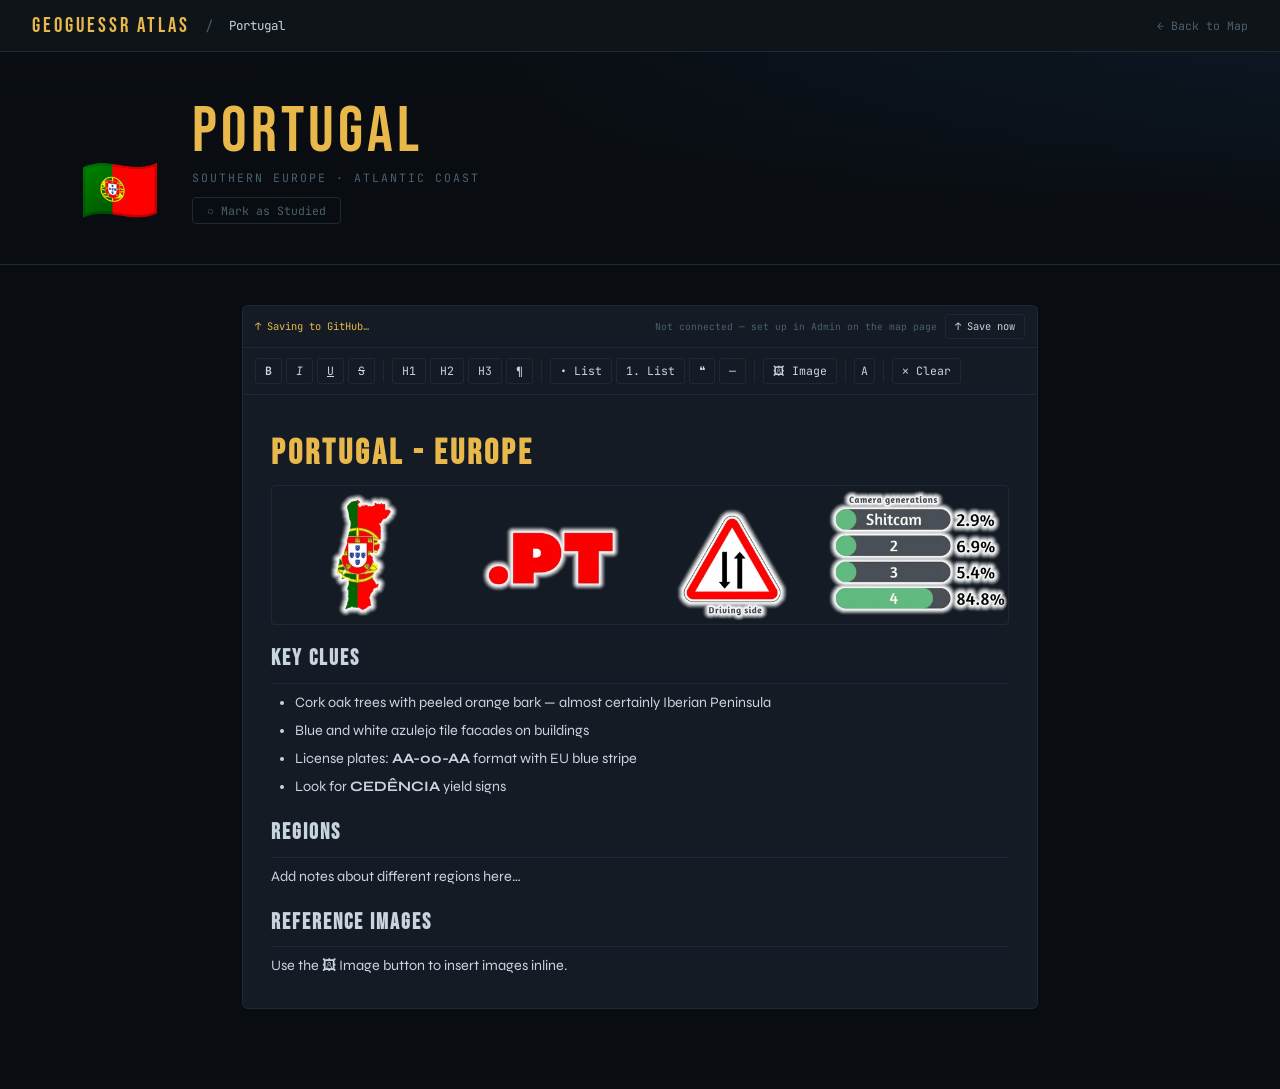
==== countries/portugal.html @ c1573013 "atlas: update countries/portugal.html" ====
<!DOCTYPE html>
<html lang="en"><head>
<meta charset="UTF-8">
<meta name="viewport" content="width=device-width, initial-scale=1.0">
<title>Portugal — GeoGuessr Atlas</title>
<link rel="stylesheet" href="../style.css">
<style>
  /* ── HERO WITH BACKGROUND IMAGE ── */
  .hero {
    position: relative; padding: 48px 80px 40px;
    border-bottom: 1px solid var(--border);
    display: flex; align-items: flex-end; gap: 32px;
    overflow: hidden; min-height: 180px;
  }
  .hero-bg {
    position:absolute; inset:0; width:100%; height:100%;
    object-fit:cover; object-position:center;
    opacity:0.25; pointer-events:none; display:block;
  }
  .hero::after {
    content:''; position:absolute; inset:0;
    background: linear-gradient(to right,rgba(9,12,16,0.85) 40%,rgba(9,12,16,0.2) 100%),
                linear-gradient(to top,rgba(9,12,16,0.7) 0%,transparent 60%);
    pointer-events:none;
  }
  .hero-flag,.hero-info { position:relative; z-index:1; }

  /* ── EDITOR WRAPPER ── */
  .freeform { max-width:860px; margin:0 auto; padding:40px 32px 80px; }

  /* Save bar */
  .save-bar {
    display: flex; align-items: center; justify-content: space-between;
    padding: 8px 12px; background: var(--card); border: 1px solid var(--border);
    border-bottom: none; border-radius: 6px 6px 0 0;
    position: sticky; top: 52px; z-index: 51;
  }
  .save-status { font-family:'JetBrains Mono',monospace; font-size:0.65rem; color:var(--dim); display:flex; align-items:center; gap:6px; min-width:120px; }
  .save-status.saving { color:var(--accent); }
  .save-status.saved  { color:var(--green); }
  .save-status.error  { color:var(--red); }

  /* Toolbar */
  .editor-toolbar {
    display:flex; flex-wrap:wrap; gap:4px; padding:10px 12px;
    background:var(--card); border:1px solid var(--border);
    border-bottom:none; position:sticky; top:92px; z-index:50;
  }
  .tb-btn {
    background:transparent; border:1px solid var(--border); color:var(--text);
    border-radius:3px; padding:4px 9px;
    font-family:'JetBrains Mono',monospace; font-size:0.72rem;
    cursor:pointer; transition:background 0.1s,color 0.1s; line-height:1.4;
  }
  .tb-btn:hover { background:var(--border); color:var(--accent); }
  .tb-sep { width:1px; background:var(--border); margin:2px 4px; align-self:stretch; }
  .tb-color-wrap { position:relative; display:flex; align-items:center; }
  .tb-color-wrap input[type=color] { position:absolute; opacity:0; width:100%; height:100%; cursor:pointer; }
  .tb-color-swatch { width:20px; height:20px; border-radius:3px; border:1px solid var(--border); background:#e8b84b; pointer-events:none; }

  /* Editor */
  .editor-area {
    min-height:480px; background:var(--card); border:1px solid var(--border);
    border-radius:0 0 6px 6px; padding:24px 28px; outline:none;
    font-family:'Syne',sans-serif; font-size:0.9rem; line-height:1.75; color:var(--text);
  }
  .editor-area:focus { border-color:#2a3f56; }
  .editor-area h1 { font-family:'Bebas Neue',sans-serif; font-size:2.2rem; letter-spacing:3px; color:var(--accent); margin:16px 0 8px; line-height:1.1; }
  .editor-area h2 { font-family:'Bebas Neue',sans-serif; font-size:1.4rem; letter-spacing:2px; color:var(--text); margin:14px 0 6px; border-bottom:1px solid var(--border); padding-bottom:4px; }
  .editor-area h3 { font-family:'JetBrains Mono',monospace; font-size:0.8rem; text-transform:uppercase; letter-spacing:2px; color:var(--dim); margin:12px 0 4px; }
  .editor-area ul,.editor-area ol { padding-left:24px; margin:6px 0 10px; }
  .editor-area li { margin:3px 0; }
  .editor-area p { margin:6px 0; }
  .editor-area img { max-width:100%; border-radius:4px; border:1px solid var(--border); margin:12px 0; display:block; }
  .editor-area blockquote { border-left:3px solid var(--accent); padding:8px 16px; color:var(--dim); background:rgba(232,184,75,0.05); margin:10px 0; border-radius:0 4px 4px 0; }
  .editor-area hr { border:none; border-top:1px solid var(--border); margin:16px 0; }

  /* Image insert */
  .img-insert-bar { display:none; gap:8px; align-items:center; margin-top:6px; padding:8px 12px; background:var(--surface); border:1px solid var(--border); border-radius:4px; }
  .img-insert-bar.open { display:flex; }

  /* ── IMAGE SELECTION OVERLAY ── */
  #img-overlay {
    position: fixed; pointer-events: none;
    box-sizing: border-box; z-index: 200;
    border: 2px solid var(--accent);
    border-radius: 4px; display: none;
  }
  #img-overlay.visible { display: block; pointer-events: all; }

  /* drag handle bar at top */
  #img-drag-handle {
    position: absolute; top: -26px; left: 50%; transform: translateX(-50%);
    background: var(--accent); color: #000;
    font-family: 'JetBrains Mono', monospace; font-size: 0.6rem; font-weight: 700;
    padding: 2px 10px; border-radius: 3px 3px 0 0;
    cursor: grab; user-select: none; white-space: nowrap;
    display: flex; align-items: center; gap: 6px;
  }
  #img-drag-handle:active { cursor: grabbing; }
  #img-delete-btn {
    background: rgba(0,0,0,0.3); border: none; color: #000; font-size: 0.7rem;
    cursor: pointer; padding: 0 4px; border-radius: 2px; line-height: 1.4;
    font-weight: 700;
  }
  #img-delete-btn:hover { background: #c0392b; color: #fff; }

  /* resize handles */
  .img-rh {
    position: absolute; width: 10px; height: 10px;
    background: var(--accent); border: 2px solid #000;
    border-radius: 2px; box-sizing: border-box;
  }
  .img-rh[data-pos="nw"] { top:-5px; left:-5px; cursor:nw-resize; }
  .img-rh[data-pos="n"]  { top:-5px; left:50%; transform:translateX(-50%); cursor:n-resize; }
  .img-rh[data-pos="ne"] { top:-5px; right:-5px; cursor:ne-resize; }
  .img-rh[data-pos="e"]  { top:50%; right:-5px; transform:translateY(-50%); cursor:e-resize; }
  .img-rh[data-pos="se"] { bottom:-5px; right:-5px; cursor:se-resize; }
  .img-rh[data-pos="s"]  { bottom:-5px; left:50%; transform:translateX(-50%); cursor:s-resize; }
  .img-rh[data-pos="sw"] { bottom:-5px; left:-5px; cursor:sw-resize; }
  .img-rh[data-pos="w"]  { bottom:50%; left:-5px; transform:translateY(50%); cursor:w-resize; }

  /* while an image is selected, highlight it lightly */
  .editor-area img.img-selected { outline: 2px solid var(--accent); outline-offset: 2px; }
  .img-insert-bar input[type=text] { flex:1; background:var(--card); border:1px solid var(--border); border-radius:3px; color:var(--text); font-family:'JetBrains Mono',monospace; font-size:0.72rem; padding:5px 10px; outline:none; }
  .img-insert-bar button { background:var(--accent); border:none; border-radius:3px; color:#000; font-family:'JetBrains Mono',monospace; font-size:0.72rem; font-weight:600; padding:5px 12px; cursor:pointer; }
  .img-insert-bar button.cancel { background:var(--border); color:var(--text); }

  /* Studied badge */
  .studied-badge {
    display:inline-flex; align-items:center; gap:6px;
    padding:5px 14px; border-radius:4px; margin-top:12px;
    font-family:'JetBrains Mono',monospace; font-size:0.72rem;
    cursor:pointer; transition:all 0.15s; border:1px solid var(--border);
    color:var(--dim); background:transparent;
  }
  .studied-badge.studied { border-color:#2d6e4e; color:#3ecf8e; background:rgba(45,110,78,0.15); }
</style>
</head>
<body>

<nav>
  <a class="nav-logo" href="../index.html">GeoGuessr Atlas</a>
  <span class="nav-sep">/</span>
  <span class="nav-country">Portugal</span>
  <a class="nav-back" href="../index.html">← Back to Map</a>
</nav>

<div class="hero">
  <!--
    HEADLINE BACKGROUND: set src to your image path or URL.
    e.g. src="../images/portugal-hero.jpg"
    Leave blank or remove this tag for a plain dark background.
  -->
  <img class="hero-bg" src="" alt="" onerror="this.style.display='none'" style="display: none;">
  <div class="hero-flag">🇵🇹</div>
  <div class="hero-info">
    <div class="hero-name">Portugal</div>
    <div class="hero-region">Southern Europe · Atlantic Coast</div>
    <button class="studied-badge" id="studied-btn" onclick="toggleStudied()">○ Mark as Studied</button>
  </div>
</div>

<div class="freeform">

  <!-- SAVE BAR -->
  <div class="save-bar">
    <div class="save-status saving" id="save-status">
      <span id="ss-icon">↑</span><span id="ss-text">Saving to GitHub…</span>
    </div>
    <div style="display:flex;gap:8px;align-items:center">
      <span style="font-family: &quot;JetBrains Mono&quot;, monospace; font-size: 0.6rem; color: var(--green);" id="gh-status-label">LukciferGH/lukcifergh.github.io</span>
      <button class="tb-btn" style="font-size:0.65rem" onclick="manualSave()">↑ Save now</button>
    </div>
  </div>

  <!-- TOOLBAR -->
  <div class="editor-toolbar">
    <button class="tb-btn" onclick="fmt('bold')"><b>B</b></button>
    <button class="tb-btn" onclick="fmt('italic')"><i>I</i></button>
    <button class="tb-btn" onclick="fmt('underline')"><u>U</u></button>
    <button class="tb-btn" onclick="fmt('strikeThrough')"><s>S</s></button>
    <div class="tb-sep"></div>
    <button class="tb-btn" onclick="fmtBlock('h1')">H1</button>
    <button class="tb-btn" onclick="fmtBlock('h2')">H2</button>
    <button class="tb-btn" onclick="fmtBlock('h3')">H3</button>
    <button class="tb-btn" onclick="fmtBlock('p')">¶</button>
    <div class="tb-sep"></div>
    <button class="tb-btn" onclick="fmt('insertUnorderedList')">• List</button>
    <button class="tb-btn" onclick="fmt('insertOrderedList')">1. List</button>
    <button class="tb-btn" onclick="fmtBlock('blockquote')">❝</button>
    <button class="tb-btn" onclick="fmt('insertHorizontalRule')">—</button>
    <div class="tb-sep"></div>
    <button class="tb-btn" onclick="toggleImgBar()">🖼 Image</button>
    <div class="tb-sep"></div>
    <div class="tb-color-wrap" title="Text colour">
      <button class="tb-btn" style="padding:4px 6px">A</button>
      <input type="color" value="#e8b84b" onchange="fmt('foreColor',this.value)">
    </div>
    <div class="tb-sep"></div>
    <button class="tb-btn" onclick="fmt('removeFormat')">✕ Clear</button>
  </div>

  <!-- IMAGE INSERT BAR -->
  <div class="img-insert-bar" id="img-insert-bar">
    <input type="text" id="img-url-input" placeholder="Image URL or relative path…">
    <input type="file" id="img-file-input" accept="image/*" style="display:none" onchange="insertLocalImage(this)">
    <button onclick="document.getElementById('img-file-input').click()">Upload</button>
    <button onclick="insertImgFromUrl()">Insert URL</button>
    <button class="cancel" onclick="toggleImgBar()">Cancel</button>
  </div>

  <!-- EDITOR -->
  <div class="editor-area" id="editor" contenteditable="true" spellcheck="true" style="position: relative;">
    <h1>Portugal - europe</h1><img src="[data-uri]" alt="PortugalHeadline.png" class=""><div>
    <h2>Key Clues</h2>
    <ul>
      <li>Cork oak trees with peeled orange bark — almost certainly Iberian Peninsula</li>
      <li>Blue and white azulejo tile facades on buildings</li>
      <li>License plates: <b>AA-00-AA</b> format with EU blue stripe</li>
      <li>Look for <b>CEDÊNCIA</b> yield signs</li>
    </ul>
    <h2>Regions</h2>
    <p>Add notes about different regions here…</p>
    <h2>Reference Images</h2>
    <p>Use the 🖼 Image button to insert images inline.</p>
  



<!-- IMAGE SELECTION OVERLAY (appended to body, positioned with JS) -->
<div id="img-overlay">
  <div id="img-drag-handle">
    ✥ drag
    <button id="img-delete-btn" title="Remove image" onclick="deleteSelectedImg()">✕</button>
  </div>
  <div class="img-rh" data-pos="nw"></div>
  <div class="img-rh" data-pos="n"></div>
  <div class="img-rh" data-pos="ne"></div>
  <div class="img-rh" data-pos="e"></div>
  <div class="img-rh" data-pos="se"></div>
  <div class="img-rh" data-pos="s"></div>
  <div class="img-rh" data-pos="sw"></div>
  <div class="img-rh" data-pos="w"></div></div>



<!-- IMAGE SELECTION OVERLAY (appended to body, positioned with JS) -->
<div id="img-overlay" class="" style="left: 635.4px; top: 160.475px; width: 113.4px; height: 76.8px;">
  <div id="img-drag-handle">
    ✥ drag
    <button id="img-delete-btn" title="Remove image" onclick="deleteSelectedImg()">✕</button>
  </div>
  <div class="img-rh" data-pos="nw"></div>
  <div class="img-rh" data-pos="n"></div>
  <div class="img-rh" data-pos="ne"></div>
  <div class="img-rh" data-pos="e"></div>
  <div class="img-rh" data-pos="se"></div>
  <div class="img-rh" data-pos="s"></div>
  <div class="img-rh" data-pos="sw"></div>
  <div class="img-rh" data-pos="w"></div></div>



<!-- IMAGE SELECTION OVERLAY (appended to body, positioned with JS) -->
<div id="img-overlay" class="" style="left: 635.4px; top: 160.475px; width: 113.4px; height: 76.8px;">
  <div id="img-drag-handle">
    ✥ drag
    <button id="img-delete-btn" title="Remove image" onclick="deleteSelectedImg()">✕</button>
  </div>
  <div class="img-rh" data-pos="nw"></div>
  <div class="img-rh" data-pos="n"></div>
  <div class="img-rh" data-pos="ne"></div>
  <div class="img-rh" data-pos="e"></div>
  <div class="img-rh" data-pos="se"></div>
  <div class="img-rh" data-pos="s"></div>
  <div class="img-rh" data-pos="sw"></div>
  <div class="img-rh" data-pos="w"></div></div></div></div>

</div>

<!-- IMAGE SELECTION OVERLAY (appended to body, positioned with JS) -->
<div id="img-overlay" class="" style="left: 635.4px; top: 160.475px; width: 113.4px; height: 76.8px;">
  <div id="img-drag-handle">
    ✥ drag
    <button id="img-delete-btn" title="Remove image" onclick="deleteSelectedImg()">✕</button>
  </div>
  <div class="img-rh" data-pos="nw"></div>
  <div class="img-rh" data-pos="n"></div>
  <div class="img-rh" data-pos="ne"></div>
  <div class="img-rh" data-pos="e"></div>
  <div class="img-rh" data-pos="se"></div>
  <div class="img-rh" data-pos="s"></div>
  <div class="img-rh" data-pos="sw"></div>
  <div class="img-rh" data-pos="w"></div>
</div>

<script>
const COUNTRY_CODE = 'PT';
const PAGE_PATH    = 'countries/portugal.html';

// ── GITHUB CONFIG ─────────────────────────────────────────────────
function ghConfig() {
  return {
    user:   localStorage.getItem('gh-user')   || '',
    repo:   localStorage.getItem('gh-repo')   || '',
    branch: localStorage.getItem('gh-branch') || 'main',
    token:  localStorage.getItem('gh-token')  || '',
  };
}
function isConnected() {
  const c = ghConfig();
  return !!(c.user && c.repo && c.token);
}

// ── STATUS UI ─────────────────────────────────────────────────────
let saveTimer;
function setStatus(state, msg) {
  const el = document.getElementById('save-status');
  el.className = 'save-status ' + state;
  document.getElementById('ss-icon').textContent = state==='saving'?'↑':state==='saved'?'✓':state==='error'?'✕':'';
  document.getElementById('ss-text').textContent = msg;
  if (state==='saved'||state==='error') {
    clearTimeout(saveTimer);
    saveTimer = setTimeout(() => setStatus('','Changes auto-save to GitHub when connected'), 4000);
  }
}
function updateGhLabel() {
  const lbl = document.getElementById('gh-status-label');
  if (isConnected()) {
    const c = ghConfig();
    lbl.textContent = `${c.user}/${c.repo}`;
    lbl.style.color = 'var(--green)';
  } else {
    lbl.textContent = 'Not connected — set up in Admin on the map page';
    lbl.style.color = 'var(--dim)';
  }
}

// ── EDITOR ────────────────────────────────────────────────────────
const editor = document.getElementById('editor');

// Load from atlas-data.json in the repo, then fall back to localStorage
async function loadContent() {
  if (isConnected()) {
    const cfg = ghConfig();
    try {
      // Try to get the actual HTML file from GitHub (the source of truth)
      const url = `https://api.github.com/repos/${cfg.user}/${cfg.repo}/contents/${PAGE_PATH}?ref=${cfg.branch}&t=${Date.now()}`;
      const res = await fetch(url, {
        headers: { 'Authorization': `token ${cfg.token}`, 'Accept': 'application/vnd.github.v3+json' }
      });
      if (res.ok) {
        const data = await res.json();
        const html = decodeURIComponent(escape(atob(data.content.replace(/\n/g,''))));
        // Extract just the editor content from the saved HTML
        const match = html.match(/id="editor"[^>]*>([\s\S]*?)<\/div>\s*\n\s*<\/div>\s*\n\s*<script/);
        if (match) { editor.innerHTML = match[1]; return; }
      }
    } catch(e) { console.warn('Could not load from GitHub:', e); }
  }
  // Fallback: localStorage draft
  const draft = localStorage.getItem('geo-draft-' + COUNTRY_CODE);
  if (draft) editor.innerHTML = draft;
}

loadContent().then(() => updateGhLabel());

// Auto-save draft to localStorage on every keystroke
editor.addEventListener('input', () => {
  localStorage.setItem('geo-draft-' + COUNTRY_CODE, editor.innerHTML);
  scheduleSave();
});

// Debounced GitHub save
let ghSaveTimer;
function scheduleSave() {
  if (!isConnected()) return;
  clearTimeout(ghSaveTimer);
  setStatus('saving','Saving…');
  ghSaveTimer = setTimeout(savePageToGitHub, 2000);
}

async function manualSave() {
  if (!isConnected()) {
    alert('Not connected to GitHub. Set up your token on the map page (⚙ Admin button).');
    return;
  }
  await savePageToGitHub();
}

async function savePageToGitHub() {
  const cfg = ghConfig();
  setStatus('saving','Saving to GitHub…');

  try {
    // Get current file SHA
    const getUrl = `https://api.github.com/repos/${cfg.user}/${cfg.repo}/contents/${PAGE_PATH}?ref=${cfg.branch}`;
    const getRes = await fetch(getUrl, {
      headers: { 'Authorization': `token ${cfg.token}`, 'Accept':'application/vnd.github.v3+json' }
    });
    let sha = null;
    if (getRes.ok) { const d = await getRes.json(); sha = d.sha; }

    // Build the full page HTML with current editor content injected
    const fullHtml = buildPageHtml(editor.innerHTML);
    const encoded  = btoa(unescape(encodeURIComponent(fullHtml)));

    const body = { message:`atlas: update ${PAGE_PATH}`, content:encoded, branch:cfg.branch };
    if (sha) body.sha = sha;

    const putRes = await fetch(`https://api.github.com/repos/${cfg.user}/${cfg.repo}/contents/${PAGE_PATH}`, {
      method:'PUT',
      headers:{ 'Authorization':`token ${cfg.token}`, 'Content-Type':'application/json' },
      body: JSON.stringify(body),
    });

    if (!putRes.ok) { const err=await putRes.json(); throw new Error(err.message||`HTTP ${putRes.status}`); }
    setStatus('saved','✓ Saved to GitHub');
  } catch(e) {
    setStatus('error',`✕ Save failed: ${e.message}`);
  }
}

// Builds a clean, self-contained HTML file to commit
function buildPageHtml(editorContent) {
  // Get the current page's outer HTML and swap in the new editor content
  const clone = document.documentElement.cloneNode(true);
  clone.querySelector('#editor').innerHTML = editorContent;
  // Remove the runtime script that loads dynamically — keep only the static page
  return '<!DOCTYPE html>\n' + clone.outerHTML;
}

// ── STUDIED ───────────────────────────────────────────────────────
function getStudied() { try { return JSON.parse(localStorage.getItem('geo-studied')||'{}'); } catch { return {}; } }
function setStudied(o) { localStorage.setItem('geo-studied',JSON.stringify(o)); }

function renderStudiedBtn() {
  const s = getStudied()[COUNTRY_CODE];
  const btn = document.getElementById('studied-btn');
  btn.textContent = s ? '✓ Studied' : '○ Mark as Studied';
  btn.className = 'studied-badge' + (s ? ' studied' : '');
}
renderStudiedBtn();

async function toggleStudied() {
  const s = getStudied();
  s[COUNTRY_CODE] = !s[COUNTRY_CODE];
  setStudied(s);
  renderStudiedBtn();

  // Also sync studied state to atlas-data.json in GitHub
  if (isConnected()) await syncAtlasData();
}

async function syncAtlasData() {
  const cfg = ghConfig();
  try {
    const url = `https://api.github.com/repos/${cfg.user}/${cfg.repo}/contents/atlas-data.json?ref=${cfg.branch}&t=${Date.now()}`;
    const getRes = await fetch(url, { headers:{ 'Authorization':`token ${cfg.token}`, 'Accept':'application/vnd.github.v3+json' } });
    let data = { studied:{}, noStreet:{}, pages:{} }, sha = null;
    if (getRes.ok) { const j=await getRes.json(); sha=j.sha; data=JSON.parse(atob(j.content.replace(/\n/g,''))); }

    data.studied[COUNTRY_CODE] = !!getStudied()[COUNTRY_CODE];

    const encoded = btoa(unescape(encodeURIComponent(JSON.stringify(data,null,2))));
    const body = { message:'atlas: update studied state', content:encoded, branch:cfg.branch };
    if (sha) body.sha = sha;

    await fetch(`https://api.github.com/repos/${cfg.user}/${cfg.repo}/contents/atlas-data.json`, {
      method:'PUT',
      headers:{ 'Authorization':`token ${cfg.token}`, 'Content-Type':'application/json' },
      body: JSON.stringify(body),
    });
    setStatus('saved','✓ Saved to GitHub');
  } catch(e) { setStatus('error',`✕ ${e.message}`); }
}

// ── EDITOR HELPERS ────────────────────────────────────────────────
function fmt(cmd,val) { editor.focus(); document.execCommand(cmd,false,val||null); }
function fmtBlock(tag) { editor.focus(); document.execCommand('formatBlock',false,tag); }

function toggleImgBar() {
  const bar = document.getElementById('img-insert-bar');
  bar.classList.toggle('open');
  if (bar.classList.contains('open')) document.getElementById('img-url-input').focus();
}
function insertImgFromUrl() {
  const url = document.getElementById('img-url-input').value.trim();
  if (!url) return;
  editor.focus();
  document.execCommand('insertHTML',false,`<img src="${url}" alt=""/>`);
  document.getElementById('img-url-input').value='';
  document.getElementById('img-insert-bar').classList.remove('open');
  scheduleSave();
}
function insertLocalImage(input) {
  const file = input.files[0]; if (!file) return;
  const reader = new FileReader();
  reader.onload = e => {
    editor.focus();
    document.execCommand('insertHTML',false,`<img src="${e.target.result}" alt="${file.name}"/>`);
    document.getElementById('img-insert-bar').classList.remove('open');
    scheduleSave();
  };
  reader.readAsDataURL(file);
  input.value='';
}

// ── IMAGE DRAG & RESIZE ───────────────────────────────────────────
const overlay   = document.getElementById('img-overlay');
const dragHandle = document.getElementById('img-drag-handle');
let selectedImg = null;

function syncOverlay() {
  if (!selectedImg) return;
  const r = selectedImg.getBoundingClientRect();
  overlay.style.left   = r.left   + 'px';
  overlay.style.top    = r.top    + 'px';
  overlay.style.width  = r.width  + 'px';
  overlay.style.height = r.height + 'px';
}

function selectImg(img) {
  if (selectedImg) selectedImg.classList.remove('img-selected');
  selectedImg = img;
  if (!img) { overlay.classList.remove('visible'); return; }
  img.classList.add('img-selected');
  overlay.classList.add('visible');
  syncOverlay();
}

function deleteSelectedImg() {
  if (!selectedImg) return;
  selectedImg.remove();
  selectImg(null);
  scheduleSave();
}

// Click on image in editor → select it
editor.addEventListener('click', e => {
  if (e.target.tagName === 'IMG') { e.preventDefault(); selectImg(e.target); }
  else selectImg(null);
});

// Deselect when clicking outside editor and overlay
document.addEventListener('mousedown', e => {
  if (selectedImg && !overlay.contains(e.target) && !editor.contains(e.target)) {
    selectImg(null);
  }
});

// Keep overlay in sync on scroll/resize
window.addEventListener('scroll', syncOverlay, true);
window.addEventListener('resize', syncOverlay);

// ── DRAG to move ──────────────────────────────────────────────────
dragHandle.addEventListener('mousedown', e => {
  if (!selectedImg) return;
  e.preventDefault();
  const startX = e.clientX, startY = e.clientY;
  const imgRect   = selectedImg.getBoundingClientRect();
  const editorRect = editor.getBoundingClientRect();

  // Convert img to position:absolute inside the editor if not already
  if (selectedImg.style.position !== 'absolute') {
    selectedImg.style.position = 'absolute';
    selectedImg.style.left = (imgRect.left - editorRect.left + editor.scrollLeft) + 'px';
    selectedImg.style.top  = (imgRect.top  - editorRect.top  + editor.scrollTop)  + 'px';
    selectedImg.style.width  = imgRect.width  + 'px';
    selectedImg.style.height = imgRect.height + 'px';
    // Make editor a positioning context
    if (getComputedStyle(editor).position === 'static') editor.style.position = 'relative';
  }

  const startLeft = parseInt(selectedImg.style.left) || 0;
  const startTop  = parseInt(selectedImg.style.top)  || 0;

  function onMove(ev) {
    const dx = ev.clientX - startX, dy = ev.clientY - startY;
    selectedImg.style.left = (startLeft + dx) + 'px';
    selectedImg.style.top  = (startTop  + dy) + 'px';
    syncOverlay();
  }
  function onUp() {
    document.removeEventListener('mousemove', onMove);
    document.removeEventListener('mouseup', onUp);
    scheduleSave();
  }
  document.addEventListener('mousemove', onMove);
  document.addEventListener('mouseup', onUp);
});

// ── RESIZE handles ────────────────────────────────────────────────
document.querySelectorAll('.img-rh').forEach(handle => {
  handle.addEventListener('mousedown', e => {
    if (!selectedImg) return;
    e.preventDefault();
    const pos = handle.dataset.pos;
    const startX = e.clientX, startY = e.clientY;
    const r = selectedImg.getBoundingClientRect();
    const startW = r.width, startH = r.height;
    const startLeft = parseInt(selectedImg.style.left) || r.left - editor.getBoundingClientRect().left;
    const startTop  = parseInt(selectedImg.style.top)  || r.top  - editor.getBoundingClientRect().top;

    // Ensure absolute positioning for resize too
    if (selectedImg.style.position !== 'absolute') {
      const edRect = editor.getBoundingClientRect();
      selectedImg.style.position = 'absolute';
      selectedImg.style.left = (r.left - edRect.left + editor.scrollLeft) + 'px';
      selectedImg.style.top  = (r.top  - edRect.top  + editor.scrollTop)  + 'px';
      selectedImg.style.width  = r.width  + 'px';
      selectedImg.style.height = r.height + 'px';
      if (getComputedStyle(editor).position === 'static') editor.style.position = 'relative';
    }

    function onMove(ev) {
      const dx = ev.clientX - startX, dy = ev.clientY - startY;
      let newW = startW, newH = startH;
      let newLeft = startLeft, newTop = startTop;

      if (pos.includes('e')) newW = Math.max(40, startW + dx);
      if (pos.includes('s')) newH = Math.max(30, startH + dy);
      if (pos.includes('w')) { newW = Math.max(40, startW - dx); newLeft = startLeft + (startW - newW); }
      if (pos.includes('n')) { newH = Math.max(30, startH - dy); newTop  = startTop  + (startH - newH); }

      selectedImg.style.width  = newW + 'px';
      selectedImg.style.height = newH + 'px';
      selectedImg.style.left   = newLeft + 'px';
      selectedImg.style.top    = newTop  + 'px';
      syncOverlay();
    }
    function onUp() {
      document.removeEventListener('mousemove', onMove);
      document.removeEventListener('mouseup', onUp);
      scheduleSave();
    }
    document.addEventListener('mousemove', onMove);
    document.addEventListener('mouseup', onUp);
  });
});
</script>


</body></html>
---- style.css ----
/* ── GeoGuessr Atlas — shared styles ── */
@import url('https://fonts.googleapis.com/css2?family=Bebas+Neue&family=JetBrains+Mono:wght@300;400;500&family=Syne:wght@400;600;700&display=swap');

:root {
  --bg:      #090c10;
  --surface: #0f1419;
  --card:    #141b24;
  --border:  #1c2a38;
  --accent:  #e8b84b;
  --green:   #3ecf8e;
  --red:     #e05252;
  --text:    #c8d4e0;
  --dim:     #4a6070;
}

*, *::before, *::after { margin:0; padding:0; box-sizing:border-box; }

body {
  background: var(--bg);
  color: var(--text);
  font-family: 'Syne', sans-serif;
  min-height: 100vh;
}

/* ── NAVBAR ── */
nav {
  display: flex;
  align-items: center;
  gap: 16px;
  padding: 0 32px;
  height: 52px;
  background: var(--surface);
  border-bottom: 1px solid var(--border);
  position: sticky; top: 0; z-index: 100;
}

.nav-logo {
  font-family: 'Bebas Neue', sans-serif;
  font-size: 1.3rem;
  letter-spacing: 3px;
  color: var(--accent);
  text-decoration: none;
}

.nav-sep { color: var(--dim); }

.nav-country {
  font-family: 'JetBrains Mono', monospace;
  font-size: 0.78rem;
  color: var(--text);
}

.nav-back {
  margin-left: auto;
  font-family: 'JetBrains Mono', monospace;
  font-size: 0.72rem;
  color: var(--dim);
  text-decoration: none;
  display: flex; align-items: center; gap: 6px;
  transition: color 0.15s;
}
.nav-back:hover { color: var(--accent); }

/* ── HERO (default for non-portugal pages) ── */
.hero {
  padding: 48px 80px 40px;
  border-bottom: 1px solid var(--border);
  display: flex;
  align-items: flex-end;
  gap: 32px;
  background: linear-gradient(180deg, #0d1a27 0%, var(--bg) 100%);
}

.hero-flag { font-size: 4rem; line-height: 1; }

.hero-info { flex: 1; }

.hero-name {
  font-family: 'Bebas Neue', sans-serif;
  font-size: 4rem;
  letter-spacing: 4px;
  color: var(--accent);
  line-height: 1;
}

.hero-region {
  font-family: 'JetBrains Mono', monospace;
  font-size: 0.72rem;
  color: var(--dim);
  letter-spacing: 2px;
  text-transform: uppercase;
  margin-top: 6px;
}

/* ── CONTENT GRID ── */
.content {
  max-width: 1100px;
  margin: 0 auto;
  padding: 40px 32px 80px;
}

.section-label {
  font-family: 'JetBrains Mono', monospace;
  font-size: 0.6rem;
  text-transform: uppercase;
  letter-spacing: 3px;
  color: var(--dim);
  margin-bottom: 16px;
  display: flex; align-items: center; gap: 10px;
}
.section-label::after { content:''; flex:1; height:1px; background:var(--border); }

.meta-grid {
  display: grid;
  grid-template-columns: repeat(auto-fill, minmax(240px, 1fr));
  gap: 14px;
  margin-bottom: 40px;
}

.meta-card {
  background: var(--card);
  border: 1px solid var(--border);
  border-radius: 6px;
  padding: 16px 18px;
  position: relative;
  overflow: hidden;
}
.meta-card::before {
  content:'';
  position: absolute;
  top:0; left:0; right:0; height:2px;
  background: var(--accent);
  opacity: 0.4;
}
.meta-card:hover { border-color: #2a3f56; }

.meta-icon { font-size: 1.2rem; margin-bottom: 8px; }

.meta-title {
  font-family: 'JetBrains Mono', monospace;
  font-size: 0.6rem;
  text-transform: uppercase;
  letter-spacing: 2px;
  color: var(--dim);
  margin-bottom: 8px;
}

.meta-body {
  font-size: 0.85rem;
  line-height: 1.55;
  color: var(--text);
}
.meta-body.mono {
  font-family: 'JetBrains Mono', monospace;
  color: var(--accent);
  font-size: 0.78rem;
}

/* ── TIPS ── */
.tips-list {
  list-style: none;
  display: flex;
  flex-direction: column;
  gap: 10px;
  margin-bottom: 40px;
}
.tips-list li {
  background: var(--card);
  border: 1px solid var(--border);
  border-left: 3px solid var(--accent);
  border-radius: 0 6px 6px 0;
  padding: 12px 16px;
  font-size: 0.85rem;
  line-height: 1.5;
}
.tips-list li::before {
  content: '▸ ';
  color: var(--accent);
  font-size: 0.75rem;
}

/* ── IMAGE GALLERY ── */
.gallery {
  display: grid;
  grid-template-columns: repeat(auto-fill, minmax(280px, 1fr));
  gap: 12px;
  margin-bottom: 40px;
}
.gallery-item {
  border-radius: 6px;
  overflow: hidden;
  border: 1px solid var(--border);
  background: var(--card);
}
.gallery-item img {
  width: 100%;
  aspect-ratio: 16/9;
  object-fit: cover;
  display: block;
  transition: transform 0.3s;
}
.gallery-item:hover img { transform: scale(1.03); }
.gallery-caption {
  padding: 8px 12px;
  font-family: 'JetBrains Mono', monospace;
  font-size: 0.65rem;
  color: var(--dim);
}

/* ── NOTES ── */
.notes-box {
  background: var(--card);
  border: 1px solid var(--border);
  border-radius: 6px;
  padding: 20px;
  font-size: 0.85rem;
  line-height: 1.7;
  color: var(--text);
  white-space: pre-wrap;
}
.notes-box p { margin-bottom: 8px; }
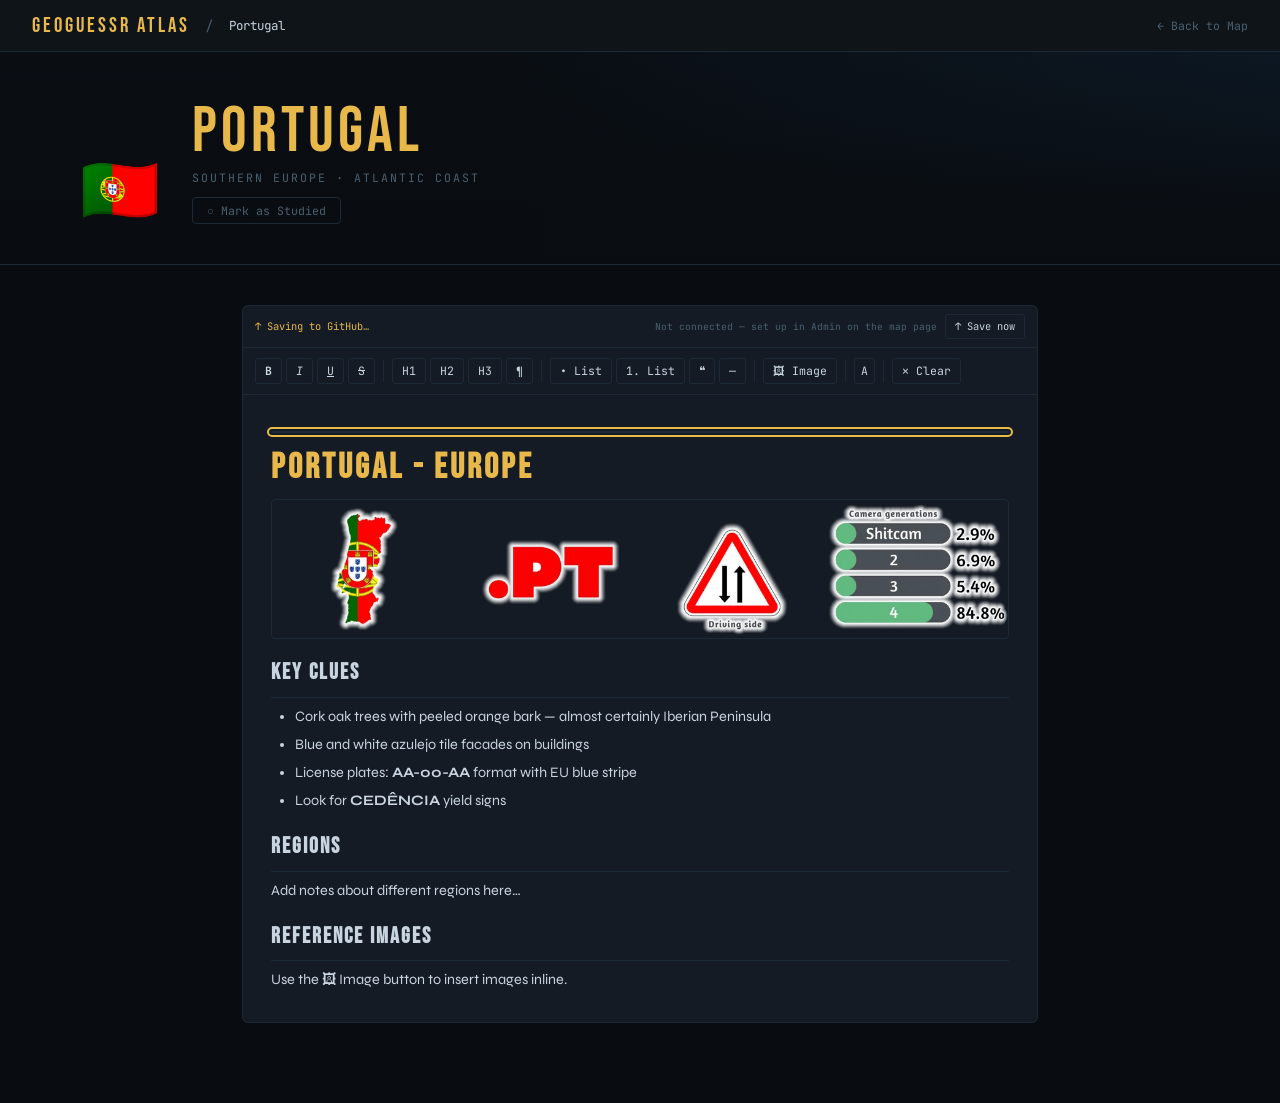
==== commit fa627be4: "atlas: update countries/portugal.html" ====
--- a/countries/portugal.html
+++ b/countries/portugal.html
@@ -212,7 +212,7 @@
 
   <!-- EDITOR -->
   <div class="editor-area" id="editor" contenteditable="true" spellcheck="true" style="position: relative;">
-    <h1>Portugal - europe</h1><img src="[data-uri]" alt="PortugalHeadline.png" class=""><div>
+    <img src="https://www.plonkit.net/images/resize/800/80/portugal/licenceplate.png" alt="" class="img-selected"><h1>Portugal - europe</h1><img src="[data-uri]" alt="PortugalHeadline.png" class=""><div>
     <h2>Key Clues</h2>
     <ul>
       <li>Cork oak trees with peeled orange bark — almost certainly Iberian Peninsula</li>
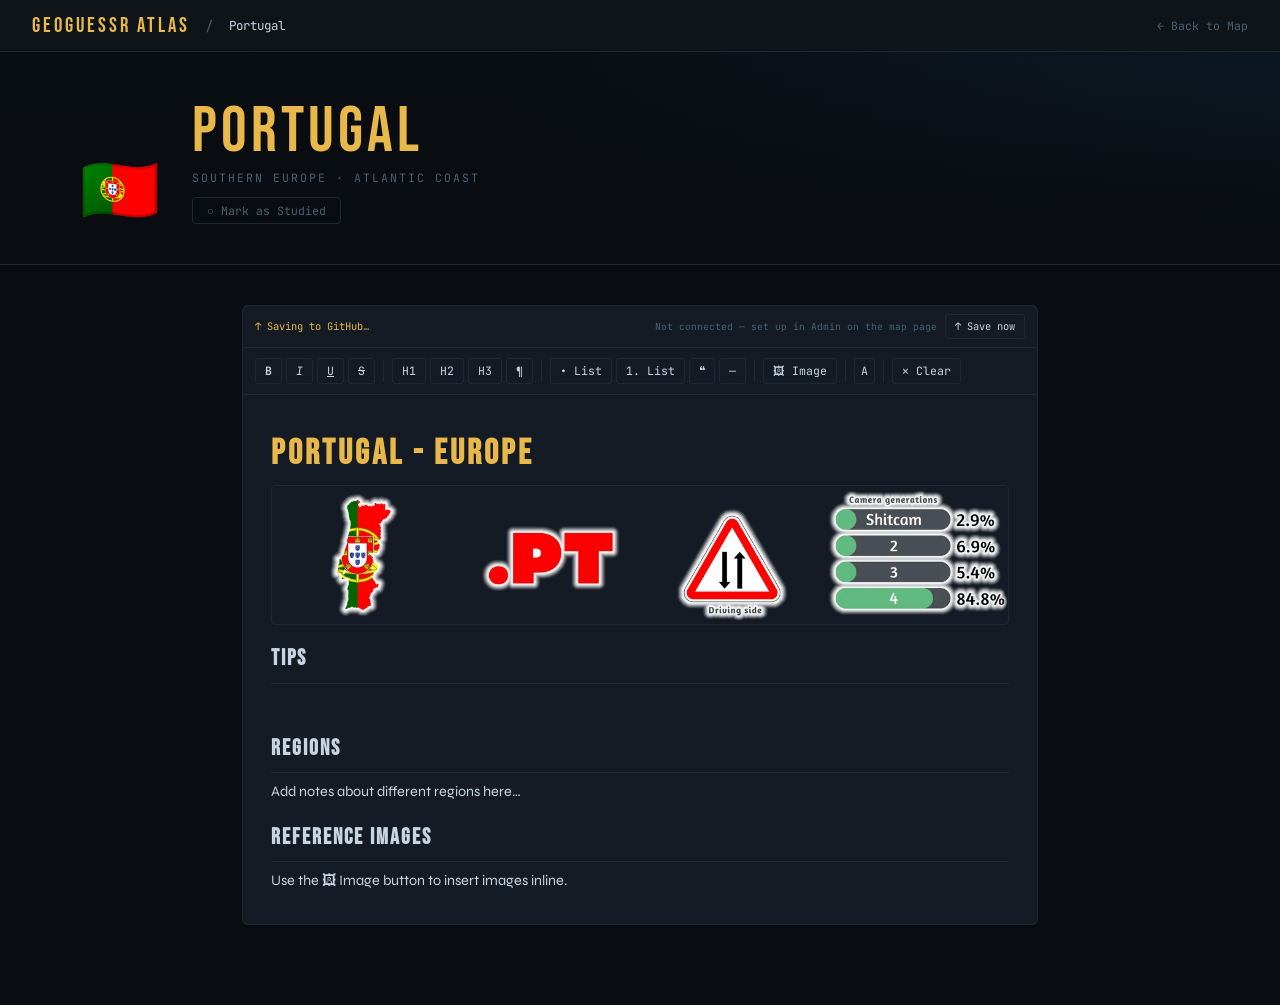
==== commit 4fe0e490: "atlas: update countries/portugal.html" ====
--- a/countries/portugal.html
+++ b/countries/portugal.html
@@ -212,14 +212,8 @@
 
   <!-- EDITOR -->
   <div class="editor-area" id="editor" contenteditable="true" spellcheck="true" style="position: relative;">
-    <img src="https://www.plonkit.net/images/resize/800/80/portugal/licenceplate.png" alt="" class="img-selected"><h1>Portugal - europe</h1><img src="[data-uri]" alt="PortugalHeadline.png" class=""><div>
-    <h2>Key Clues</h2>
-    <ul>
-      <li>Cork oak trees with peeled orange bark — almost certainly Iberian Peninsula</li>
-      <li>Blue and white azulejo tile facades on buildings</li>
-      <li>License plates: <b>AA-00-AA</b> format with EU blue stripe</li>
-      <li>Look for <b>CEDÊNCIA</b> yield signs</li>
-    </ul>
+    <h1>Portugal - europe</h1><img src="[data-uri]" alt="PortugalHeadline.png" class=""><div>
+    <h2>Tips</h2><div><br></div>
     <h2>Regions</h2>
     <p>Add notes about different regions here…</p>
     <h2>Reference Images</h2>
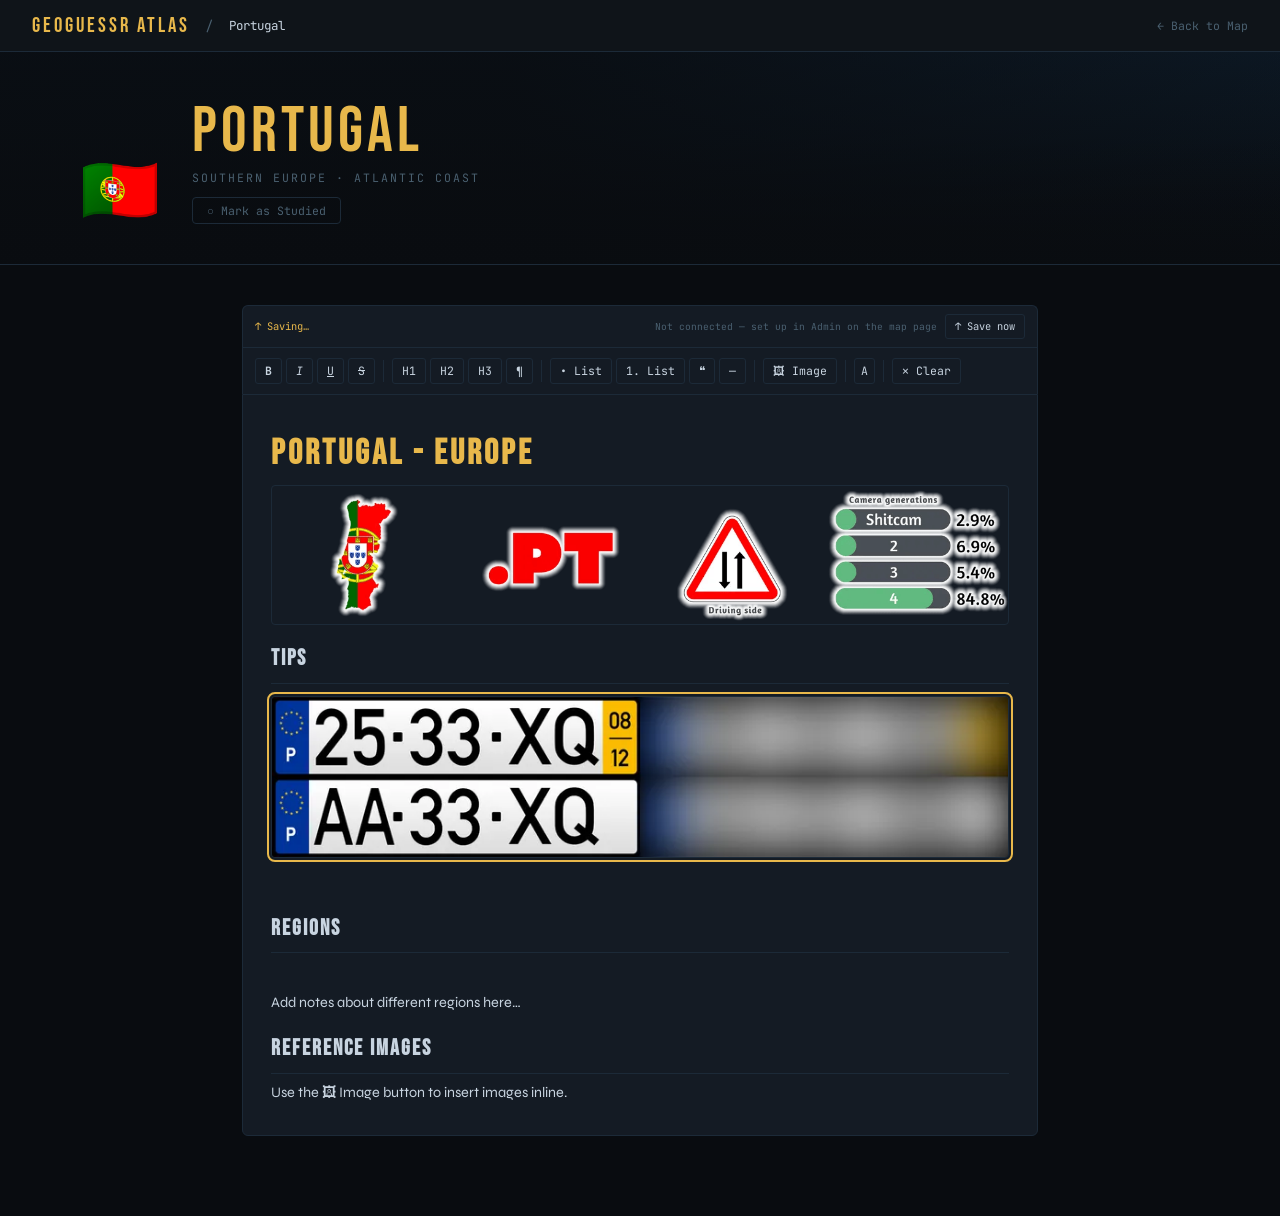
==== commit e7f3d429: "atlas: update countries/portugal.html" ====
--- a/countries/portugal.html
+++ b/countries/portugal.html
@@ -166,7 +166,7 @@
   <!-- SAVE BAR -->
   <div class="save-bar">
     <div class="save-status saving" id="save-status">
-      <span id="ss-icon">↑</span><span id="ss-text">Saving to GitHub…</span>
+      <span id="ss-icon">↑</span><span id="ss-text">Saving…</span>
     </div>
     <div style="display:flex;gap:8px;align-items:center">
       <span style="font-family: &quot;JetBrains Mono&quot;, monospace; font-size: 0.6rem; color: var(--green);" id="gh-status-label">LukciferGH/lukcifergh.github.io</span>
@@ -213,8 +213,8 @@
   <!-- EDITOR -->
   <div class="editor-area" id="editor" contenteditable="true" spellcheck="true" style="position: relative;">
     <h1>Portugal - europe</h1><img src="[data-uri]" alt="PortugalHeadline.png" class=""><div>
-    <h2>Tips</h2><div><br></div>
-    <h2>Regions</h2>
+    <h2>Tips</h2><div><div><img src="[data-uri]" alt="licenceplate.webp" class="img-selected" style="border: 1px solid var(--border); outline: 2px solid var(--accent);"></div></div><div><br></div>
+    <h2>Regions</h2></div><div><br>
     <p>Add notes about different regions here…</p>
     <h2>Reference Images</h2>
     <p>Use the 🖼 Image button to insert images inline.</p>
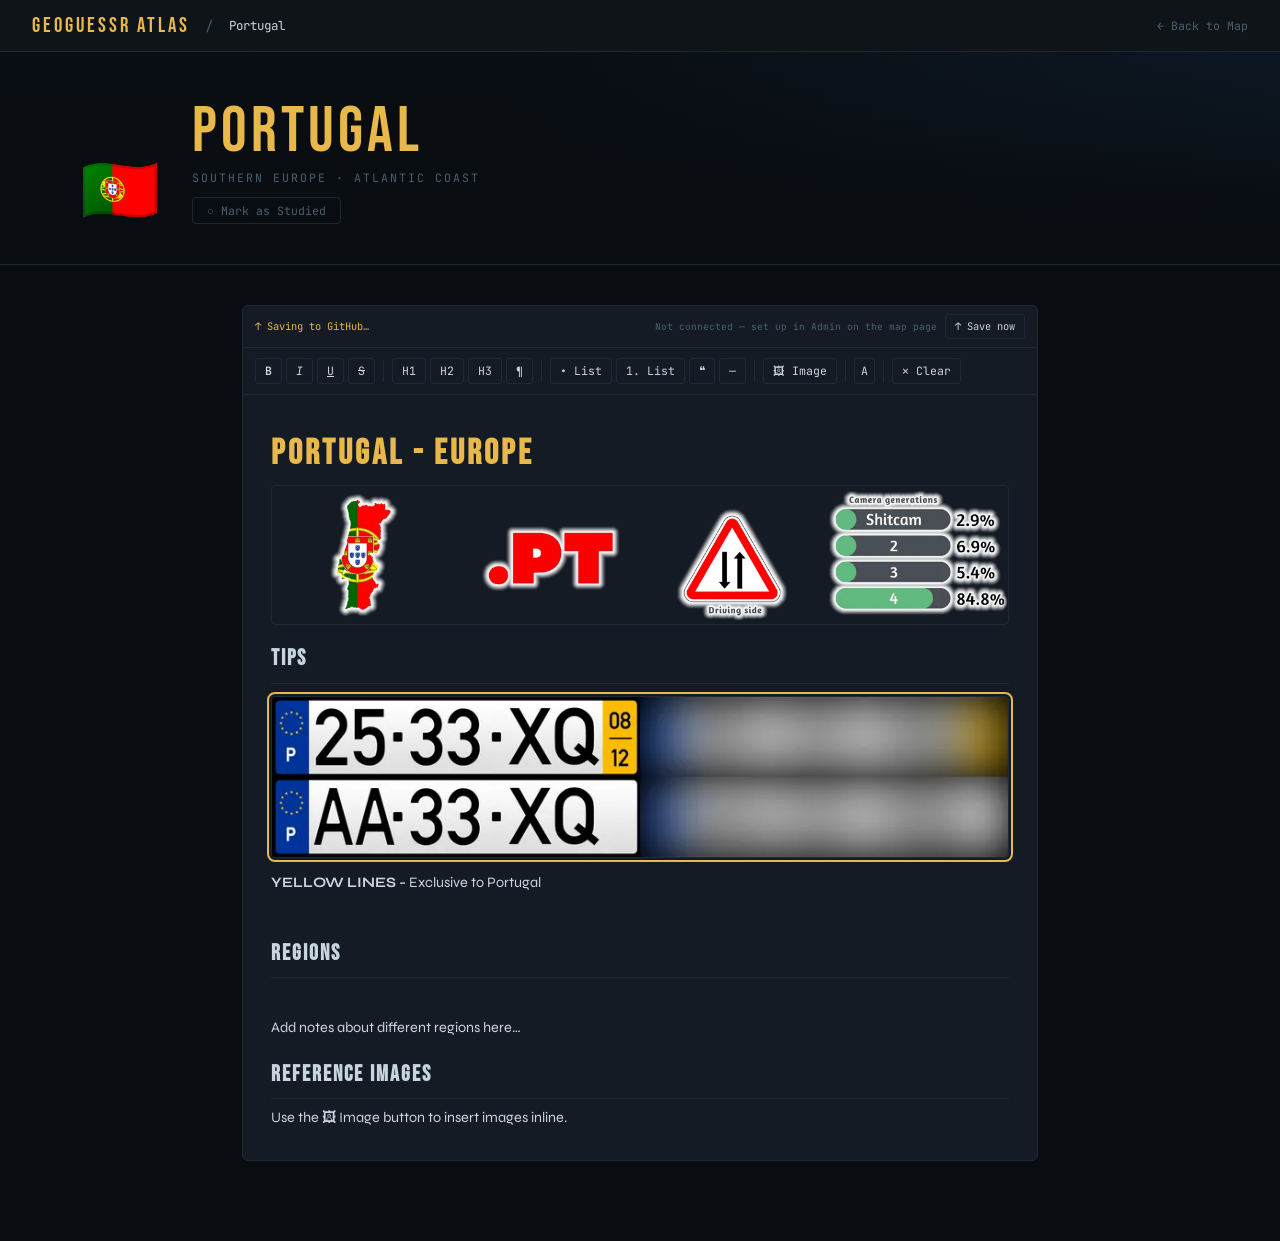
==== commit cb946363: "atlas: update countries/portugal.html" ====
--- a/countries/portugal.html
+++ b/countries/portugal.html
@@ -166,7 +166,7 @@
   <!-- SAVE BAR -->
   <div class="save-bar">
     <div class="save-status saving" id="save-status">
-      <span id="ss-icon">↑</span><span id="ss-text">Saving…</span>
+      <span id="ss-icon">↑</span><span id="ss-text">Saving to GitHub…</span>
     </div>
     <div style="display:flex;gap:8px;align-items:center">
       <span style="font-family: &quot;JetBrains Mono&quot;, monospace; font-size: 0.6rem; color: var(--green);" id="gh-status-label">LukciferGH/lukcifergh.github.io</span>
@@ -213,7 +213,7 @@
   <!-- EDITOR -->
   <div class="editor-area" id="editor" contenteditable="true" spellcheck="true" style="position: relative;">
     <h1>Portugal - europe</h1><img src="[data-uri]" alt="PortugalHeadline.png" class=""><div>
-    <h2>Tips</h2><div><div><img src="[data-uri]" alt="licenceplate.webp" class="img-selected" style="border: 1px solid var(--border); outline: 2px solid var(--accent);"></div></div><div><br></div>
+    <h2>Tips</h2><div><div><img src="[data-uri]" alt="licenceplate.webp" class="img-selected" style="border: 1px solid var(--border); outline: 2px solid var(--accent);"></div></div><div><b>YELLOW LINES -</b>&nbsp;Exclusive to Portugal</div><div><br></div>
     <h2>Regions</h2></div><div><br>
     <p>Add notes about different regions here…</p>
     <h2>Reference Images</h2>
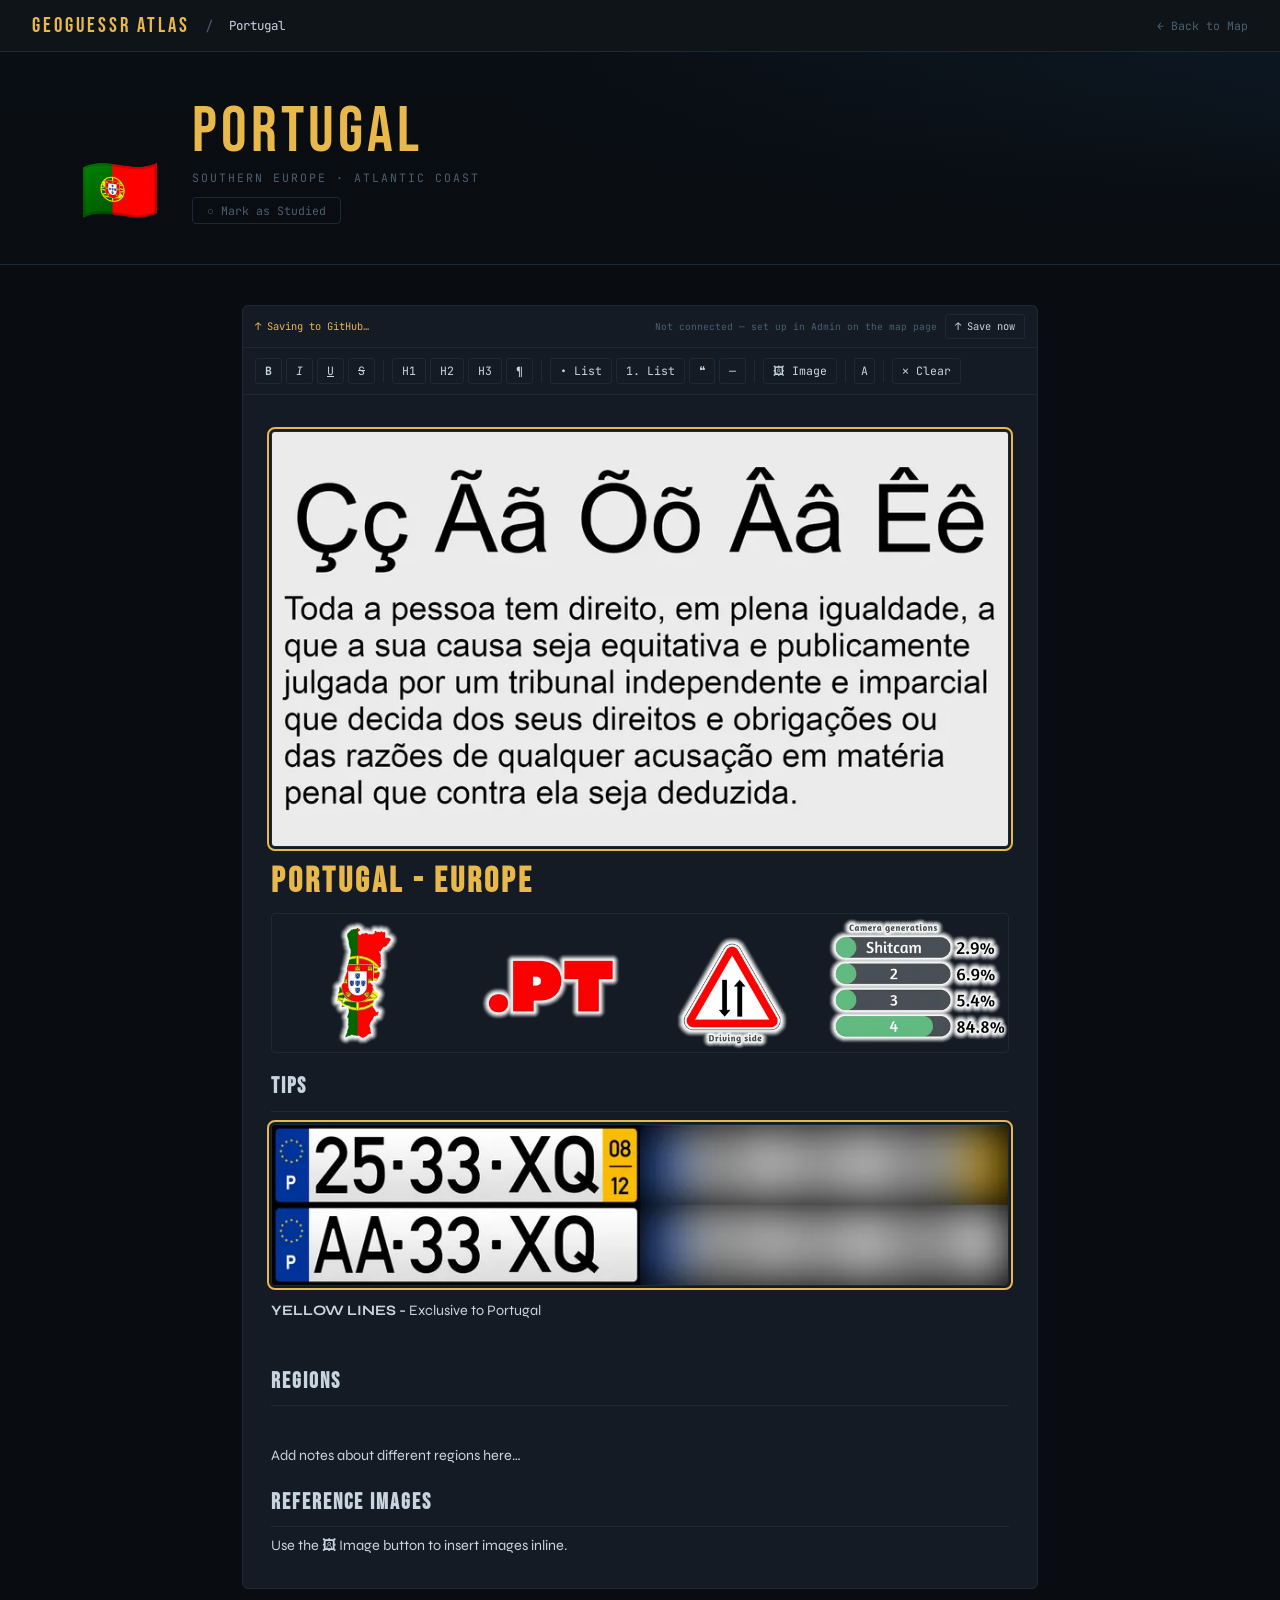
==== commit 232395e2: "atlas: update countries/portugal.html" ====
--- a/countries/portugal.html
+++ b/countries/portugal.html
@@ -212,7 +212,7 @@
 
   <!-- EDITOR -->
   <div class="editor-area" id="editor" contenteditable="true" spellcheck="true" style="position: relative;">
-    <h1>Portugal - europe</h1><img src="[data-uri]" alt="PortugalHeadline.png" class=""><div>
+    <img src="[data-uri]" alt="language.webp" class="img-selected"><h1>Portugal - europe</h1><img src="[data-uri]" alt="PortugalHeadline.png" class=""><div>
     <h2>Tips</h2><div><div><img src="[data-uri]" alt="licenceplate.webp" class="img-selected" style="border: 1px solid var(--border); outline: 2px solid var(--accent);"></div></div><div><b>YELLOW LINES -</b>&nbsp;Exclusive to Portugal</div><div><br></div>
     <h2>Regions</h2></div><div><br>
     <p>Add notes about different regions here…</p>
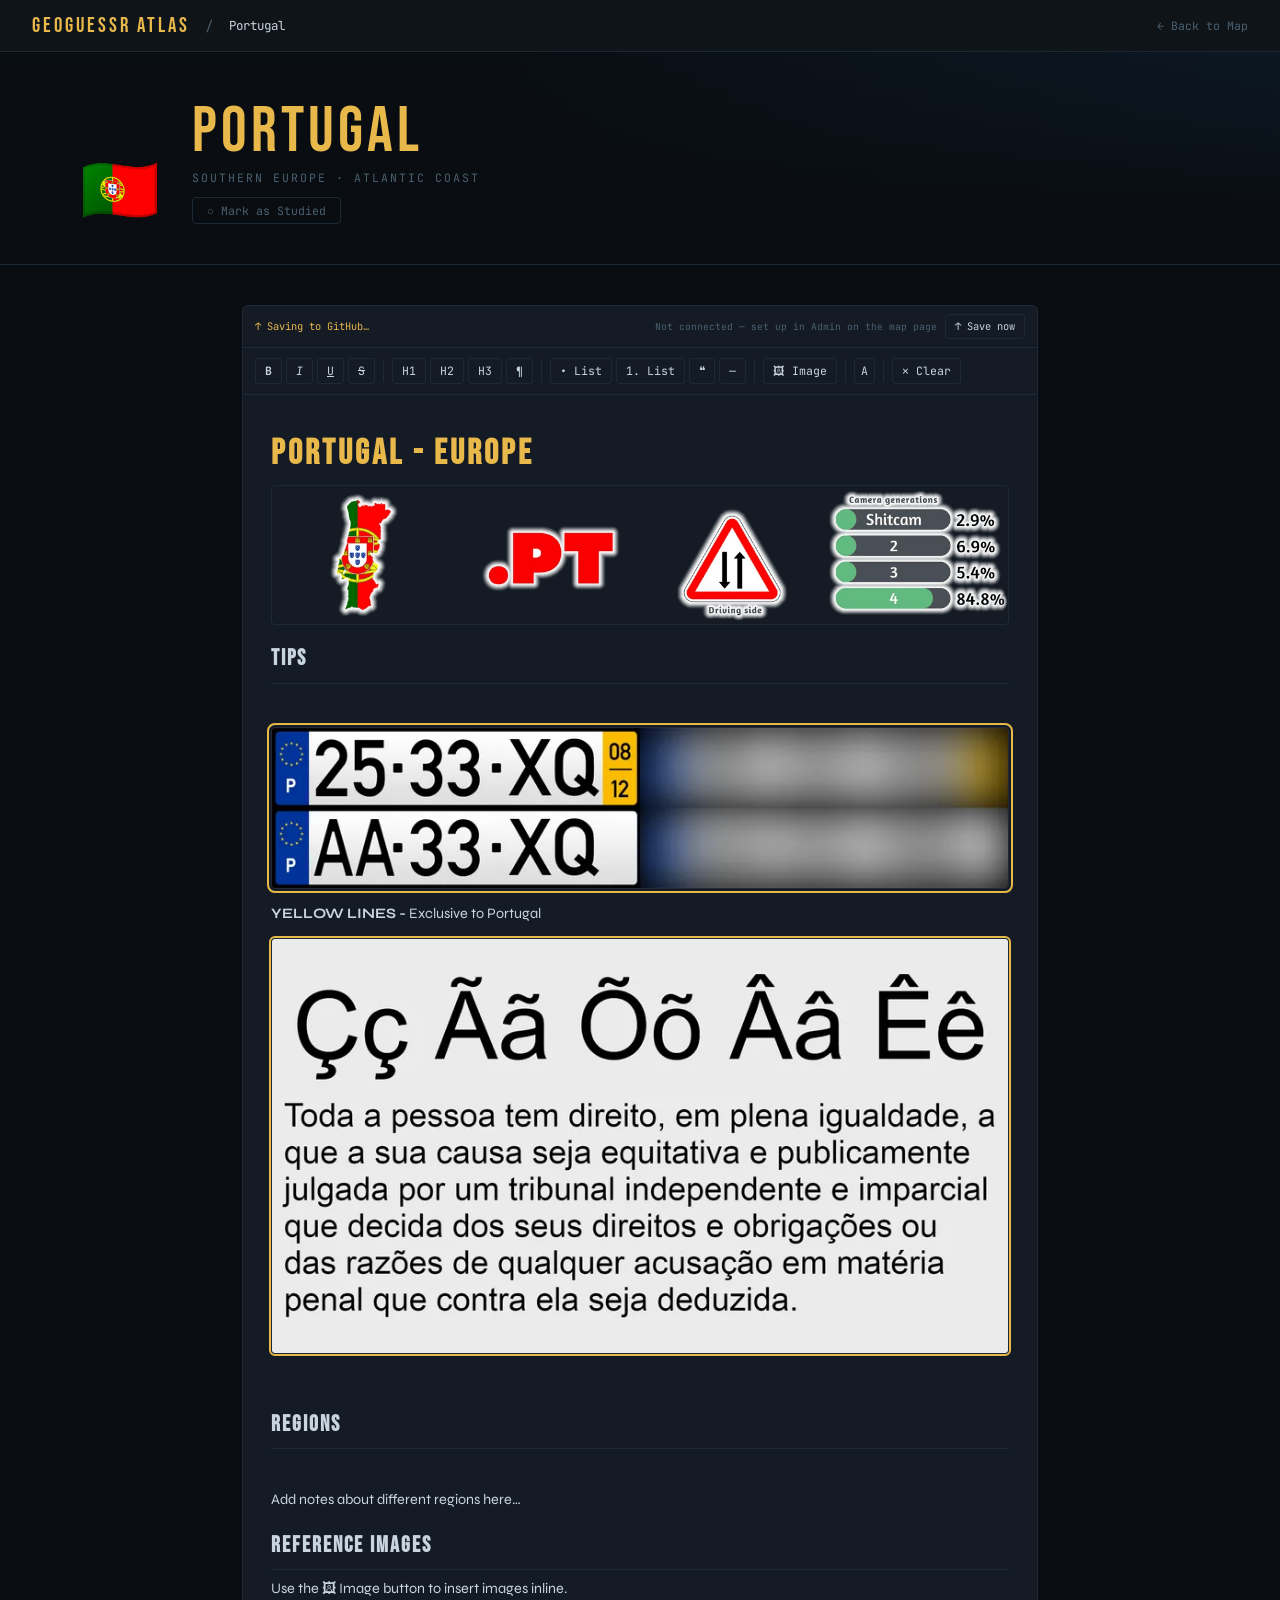
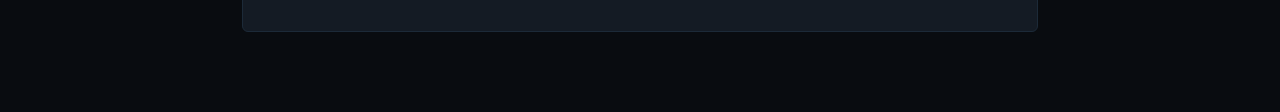
==== commit 7edcf4e3: "atlas: update countries/portugal.html" ====
--- a/countries/portugal.html
+++ b/countries/portugal.html
@@ -212,10 +212,10 @@
 
   <!-- EDITOR -->
   <div class="editor-area" id="editor" contenteditable="true" spellcheck="true" style="position: relative;">
-    <img src="[data-uri]" alt="language.webp" class="img-selected"><h1>Portugal - europe</h1><img src="[data-uri]" alt="PortugalHeadline.png" class=""><div>
-    <h2>Tips</h2><div><div><img src="[data-uri]" alt="licenceplate.webp" class="img-selected" style="border: 1px solid var(--border); outline: 2px solid var(--accent);"></div></div><div><b>YELLOW LINES -</b>&nbsp;Exclusive to Portugal</div><div><br></div>
-    <h2>Regions</h2></div><div><br>
-    <p>Add notes about different regions here…</p>
+    <h1>Portugal - europe</h1><img src="[data-uri]" alt="PortugalHeadline.png" class=""><div>
+    <h2>Tips</h2></div><div><br><div><div><div></div><div></div><img src="[data-uri]" alt="licenceplate.webp" class="img-selected" style="border: 1px solid var(--border); outline: 2px solid var(--accent);"></div></div><div><b>YELLOW LINES -</b>&nbsp;Exclusive to Portugal</div><div><div><img src="[data-uri]" alt="language.webp" class="" style="border: 1px solid var(--border); outline: 2px solid var(--accent);"></div><div><br></div></div>
+    <h2>Regions</h2><div></div></div><div><br>
+    <p>Add notes about different regions here…</p><div></div>
     <h2>Reference Images</h2>
     <p>Use the 🖼 Image button to insert images inline.</p>
   
